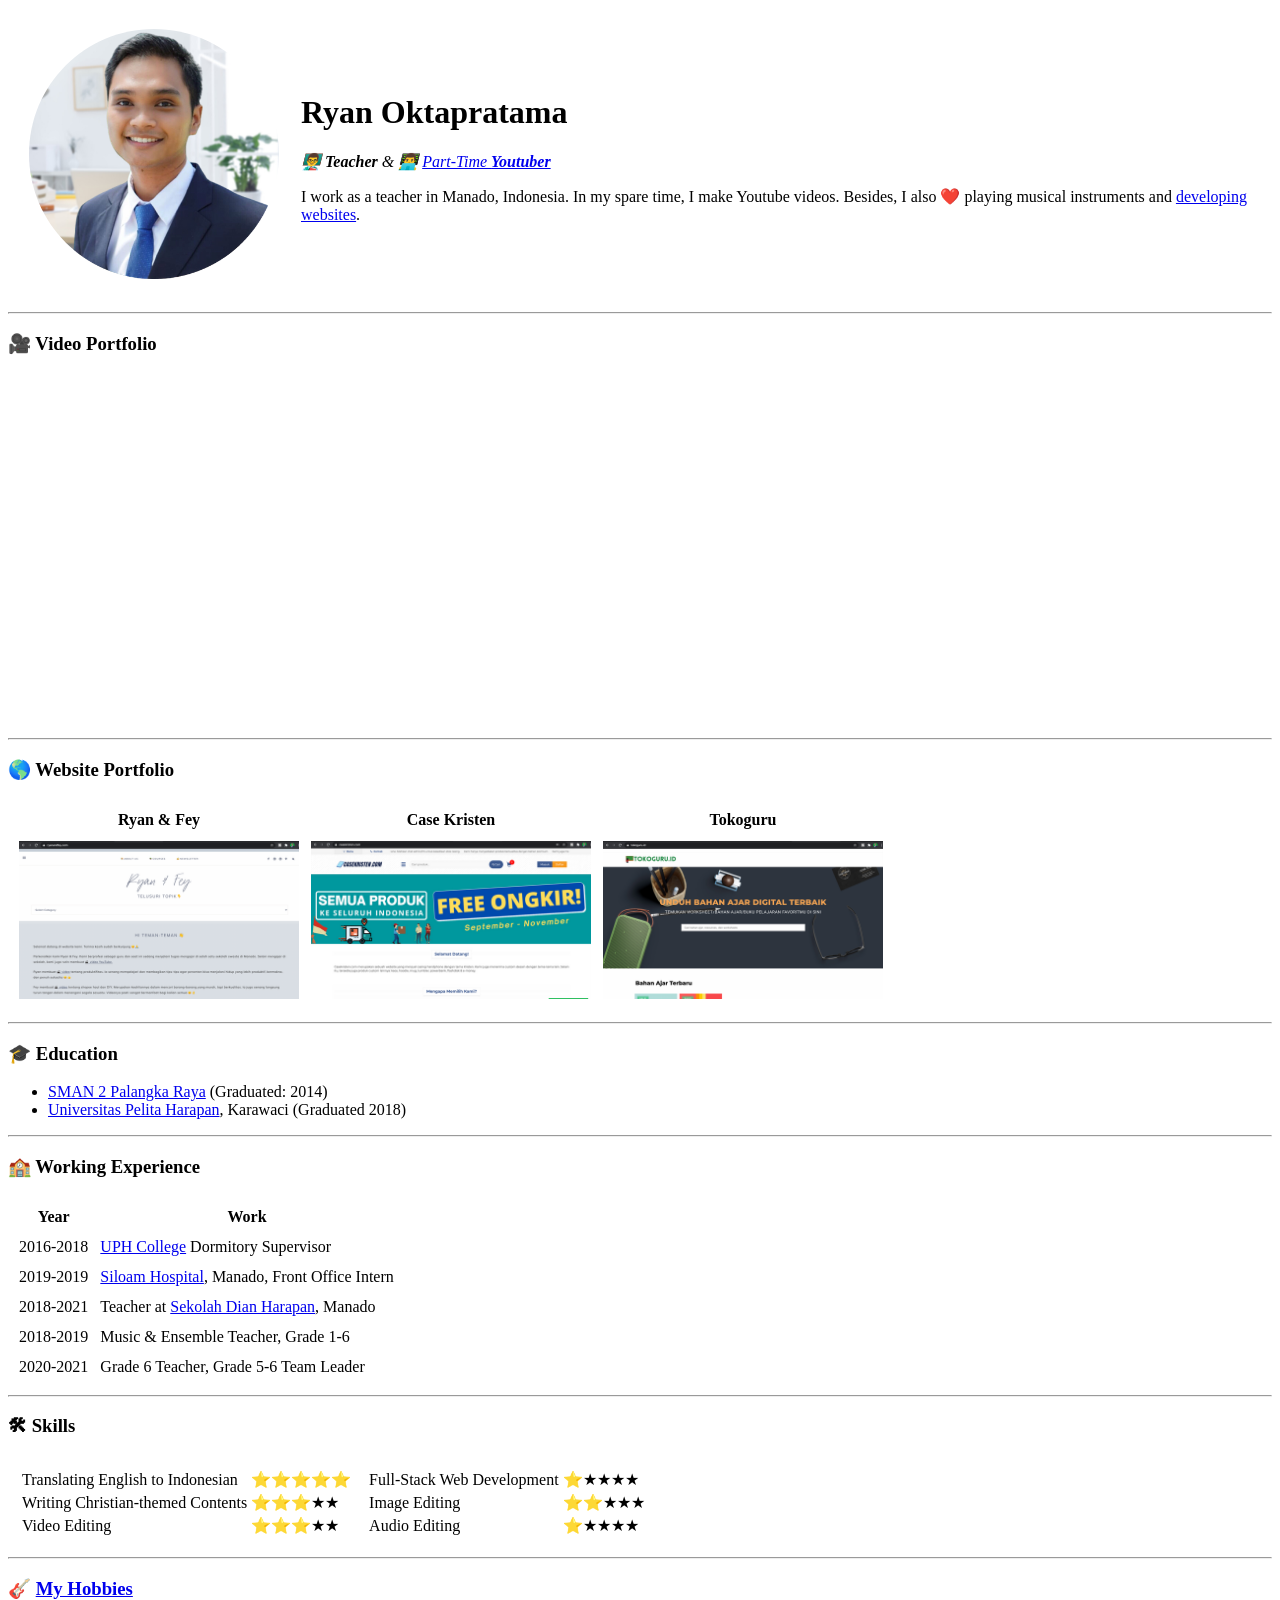
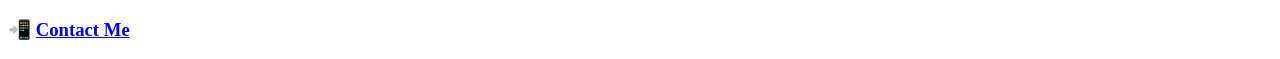
==== index.html @ 11c8a924 "Add initial cv website files" ====
<!DOCTYPE html>
<html>
  <head>
    <meta charset="utf-8">
    <title>Ryan's Personal Site</title>
  </head>
  <body>
    <table cellspacing="20">
      <tr>
        <td><img src="ryan profile picture.png" alt="ryan profile picture"></td>
        <td>
          <h1>Ryan Oktapratama</h1>
          <p><em>👨‍🏫 <strong>Teacher</strong> & 👨‍💻 <a href="https://youtube.com/c/RyanOktapratama">Part-Time <strong>Youtuber</strong></a></em></p>
          <p>I work as a teacher in Manado, Indonesia. In my spare time, I make Youtube videos. Besides, I also ❤️ playing musical instruments and <a href="https://ryanandfey.com">developing websites</a>.</p>
        </td>
      </tr>
    </table>
    <hr>
    <h3>🎥 Video Portfolio</h3>
    <table cellspacing="10">
      <tr>
        <td><iframe width="280" height="157.5" src="https://www.youtube.com/embed/8GVcRUWZFoc" frameborder="0" allow="accelerometer; autoplay; clipboard-write; encrypted-media; gyroscope; picture-in-picture" allowfullscreen></iframe></td>
        <td><iframe width="280" height="157.5" src="https://www.youtube.com/embed/Ch30DPPHEhE" frameborder="0" allow="accelerometer; autoplay; clipboard-write; encrypted-media; gyroscope; picture-in-picture" allowfullscreen></iframe></td>
        <td><iframe width="280" height="157.5" src="https://www.youtube.com/embed/qL4bfrRTmmg" frameborder="0" allow="accelerometer; autoplay; clipboard-write; encrypted-media; gyroscope; picture-in-picture" allowfullscreen></iframe></td>
      </tr>
      <tr>
        <td><iframe width="280" height="157.5" src="https://www.youtube.com/embed/epspPcLzW6I" frameborder="0" allow="accelerometer; autoplay; clipboard-write; encrypted-media; gyroscope; picture-in-picture" allowfullscreen></iframe></td>
        <td><iframe width="280" height="157.5" src="https://www.youtube.com/embed/btU8R-MJJLw" frameborder="0" allow="accelerometer; autoplay; clipboard-write; encrypted-media; gyroscope; picture-in-picture" allowfullscreen></iframe></td>
        <td><iframe width="280" height="157.5" src="https://www.youtube.com/embed/8SvvbB5vNWY" frameborder="0" allow="accelerometer; autoplay; clipboard-write; encrypted-media; gyroscope; picture-in-picture" allowfullscreen></iframe></td>
      </tr>
    </table>
    <hr>
    <h3>🌎 Website Portfolio</h3>
    <table cellspacing="10">
      <th>Ryan & Fey</th>
      <th>Case Kristen</th>
      <th>Tokoguru</th>
      <tr>
        <td><a href="https://ryanandfey.com"><img src="ryan & fey.png"></a></td>
        <td><a href="https://casekristen.com"><img src="case kristen.png"></a></td>
        <td><a href="https://tokoguru.id"><img src="tokoguru.png"></a></td>
      </tr>
    </table>
    <hr>
    <h3>🎓 Education</h3>
    <ul>
      <li><a href="https://id.wikipedia.org/wiki/SMA_Negeri_2_Palangka_Raya">SMAN 2 Palangka Raya</a> (Graduated: 2014)</li>
      <li><a href="https://uph.edu">Universitas Pelita Harapan</a>, Karawaci (Graduated 2018)</li>
    </ul>
    <hr>
    <h3>🏫 Working Experience</h3>
    <table cellspacing="10">
    <tr>
      <th>Year</th>
      <th>Work</th>
    </tr>
    <tr>
      <td>2016-2018</td>
      <td><a href="https://uphcollege.com/">UPH College</a> Dormitory Supervisor</td>
    </tr>
    <tr>
      <td>2019-2019</td>
      <td><a href="https://siloamhospital.com/">Siloam Hospital</a>, Manado, Front Office Intern</td>
    </tr>
    <tr>
      <td>2018-2021</td>
      <td>Teacher at <a href="https://sdh.sch.id/campuses/">Sekolah Dian Harapan</a>, Manado</td>
    </tr>
    <tr>
      <td>2018-2019</td>
      <td>Music & Ensemble Teacher, Grade 1-6</td>
    </tr>
    <tr>
      <td>2020-2021</td>
      <td>Grade 6 Teacher, Grade 5-6 Team Leader</td>
    </tr>
    </table>
    <hr>
    <h3>🛠 Skills</h3>
    <table cellspacing="10">
      <tr>
        <td>
          <table>
          <tr>
            <td>Translating English to Indonesian</td>
            <td>⭐️⭐️⭐️⭐️⭐️</td>
          </tr>
          <tr>
            <td>Writing Christian-themed Contents</td>
            <td>⭐️⭐️⭐️★★</td>
          </tr>
          <tr>
            <td>Video Editing</td>
            <td>⭐️⭐️⭐️★★</td>
          </tr>
          </table>
        </td>
        <td>
          <table>
          <tr>
            <td>Full-Stack Web Development</td>
            <td>⭐️★★★★</td>
          </tr>
          <tr>
            <td>Image Editing</td>
            <td>⭐️⭐️★★★</td>
          </tr>
          <tr>
            <td>Audio Editing</td>
            <td>⭐️★★★★</td>
          </tr>
          </table>
        </td>
      </tr>
    </table>
    <hr>
    <h3>🎸 <a href="my-hobbies.html">My Hobbies</a></h3>
    <h3>📲 <a href="contact-me.html">Contact Me</a></h3>
</body>
</html>
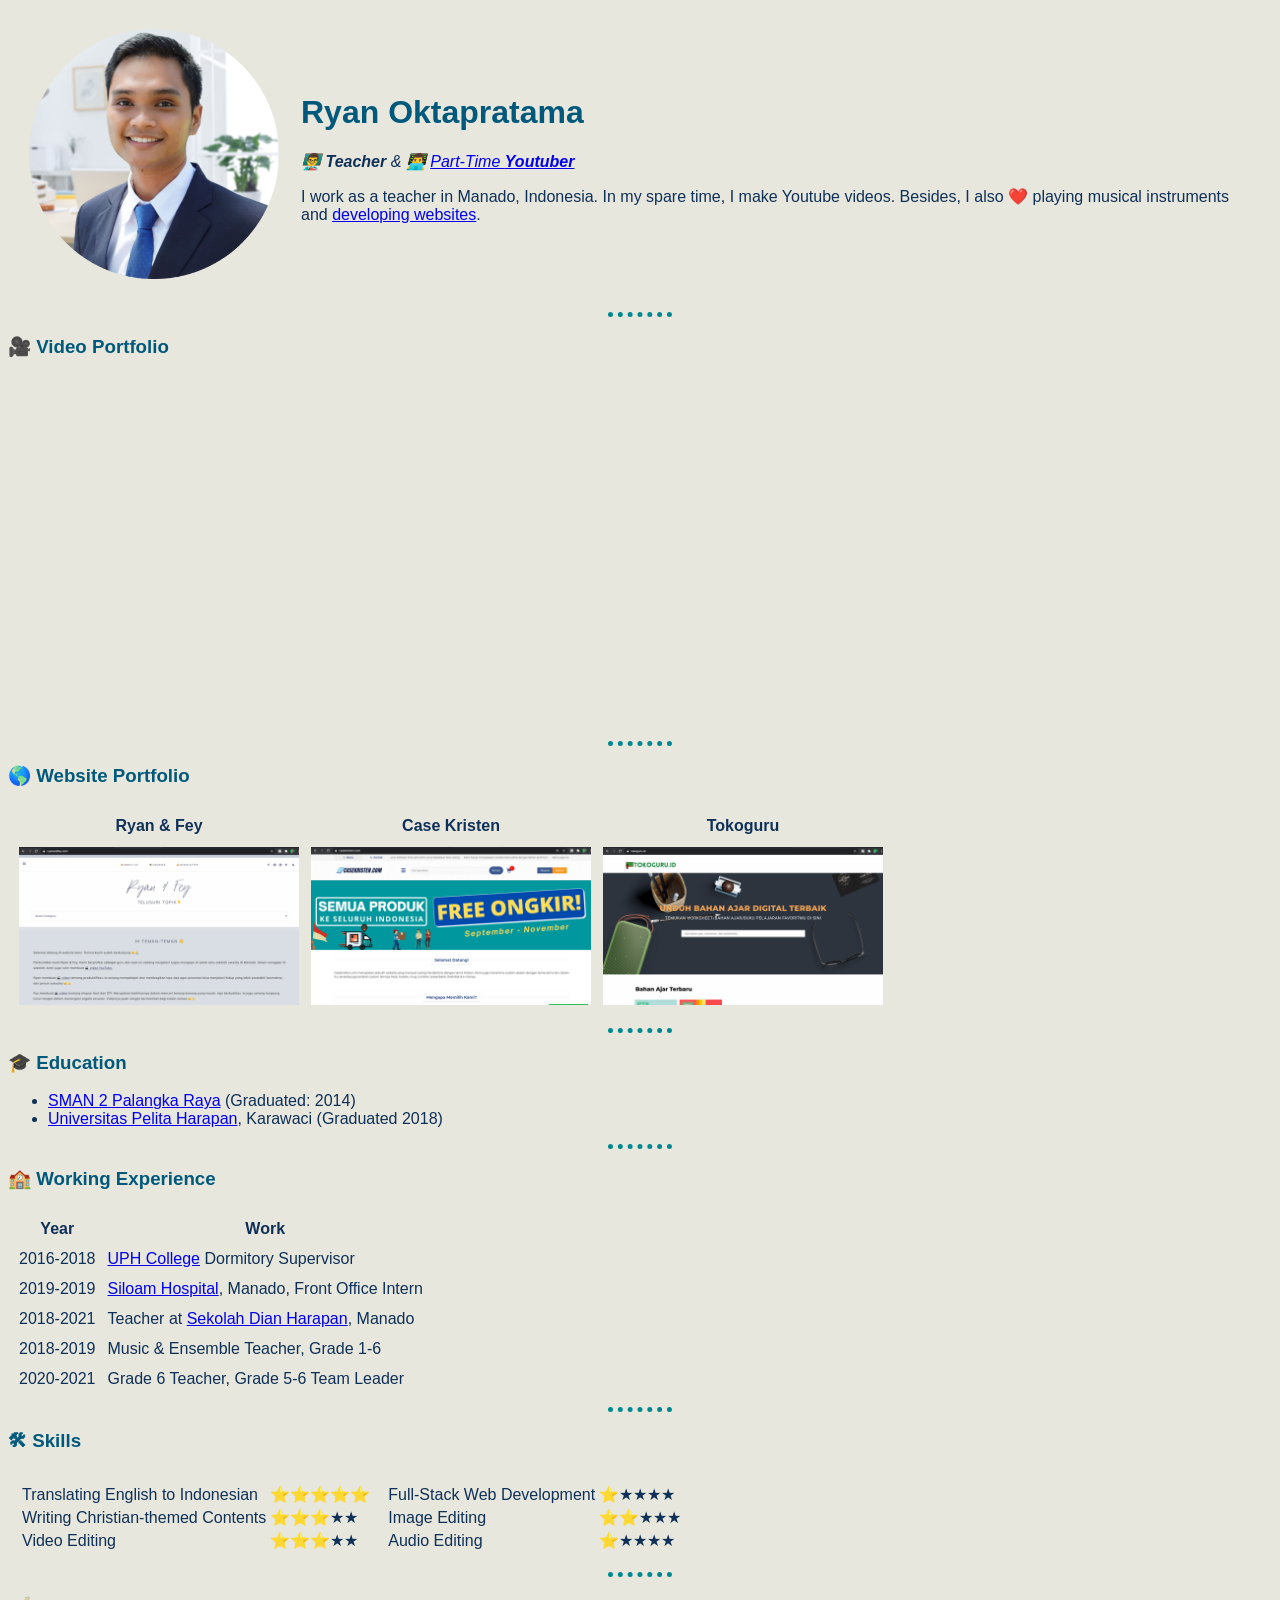
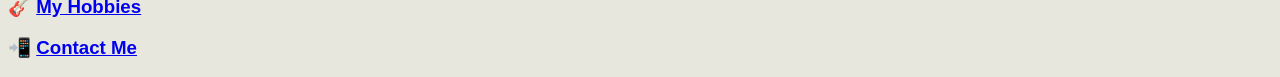
==== commit 3bf69b12: "Add files via upload Add updated website cv files" ====
--- a/index.html
+++ b/index.html
@@ -3,11 +3,13 @@
   <head>
     <meta charset="utf-8">
     <title>Ryan's Personal Site</title>
+    <link rel="stylesheet" href="css/styles.css">
   </head>
+
   <body>
     <table cellspacing="20">
       <tr>
-        <td><img src="ryan profile picture.png" alt="ryan profile picture"></td>
+        <td><img src="images/ryan profile picture.png" alt="ryan profile picture"></td>
         <td>
           <h1>Ryan Oktapratama</h1>
           <p><em>👨‍🏫 <strong>Teacher</strong> & 👨‍💻 <a href="https://youtube.com/c/RyanOktapratama">Part-Time <strong>Youtuber</strong></a></em></p>
@@ -36,9 +38,9 @@
       <th>Case Kristen</th>
       <th>Tokoguru</th>
       <tr>
-        <td><a href="https://ryanandfey.com"><img src="ryan & fey.png"></a></td>
-        <td><a href="https://casekristen.com"><img src="case kristen.png"></a></td>
-        <td><a href="https://tokoguru.id"><img src="tokoguru.png"></a></td>
+        <td><a href="https://ryanandfey.com"><img src="images/ryan & fey.png"></a></td>
+        <td><a href="https://casekristen.com"><img src="images/case kristen.png"></a></td>
+        <td><a href="https://tokoguru.id"><img src="images/tokoguru.png"></a></td>
       </tr>
     </table>
     <hr>
--- a/css/styles.css
+++ b/css/styles.css
@@ -0,0 +1,36 @@
+  body {
+    background-color: #e7e7de;
+  }
+
+  hr {
+    border-style: none;
+    border-top-style: dotted;
+    border-color: #008891;
+    border-width: 5px;
+    width: 5%;
+  }
+
+  h1 {
+    font-family: "Helvetica";
+    color: #00587a;
+  }
+
+  h3 {
+    font-family: "Helvetica";
+    color: #00587a;
+  }
+
+  p {
+    font-family: "Helvetica";
+    color: #0f3057;
+  }
+
+  table {
+    font-family: "Helvetica";
+    color: #0f3057;
+  }
+
+  ul{
+    font-family: "Helvetica";
+    color: #0f3057;
+  }
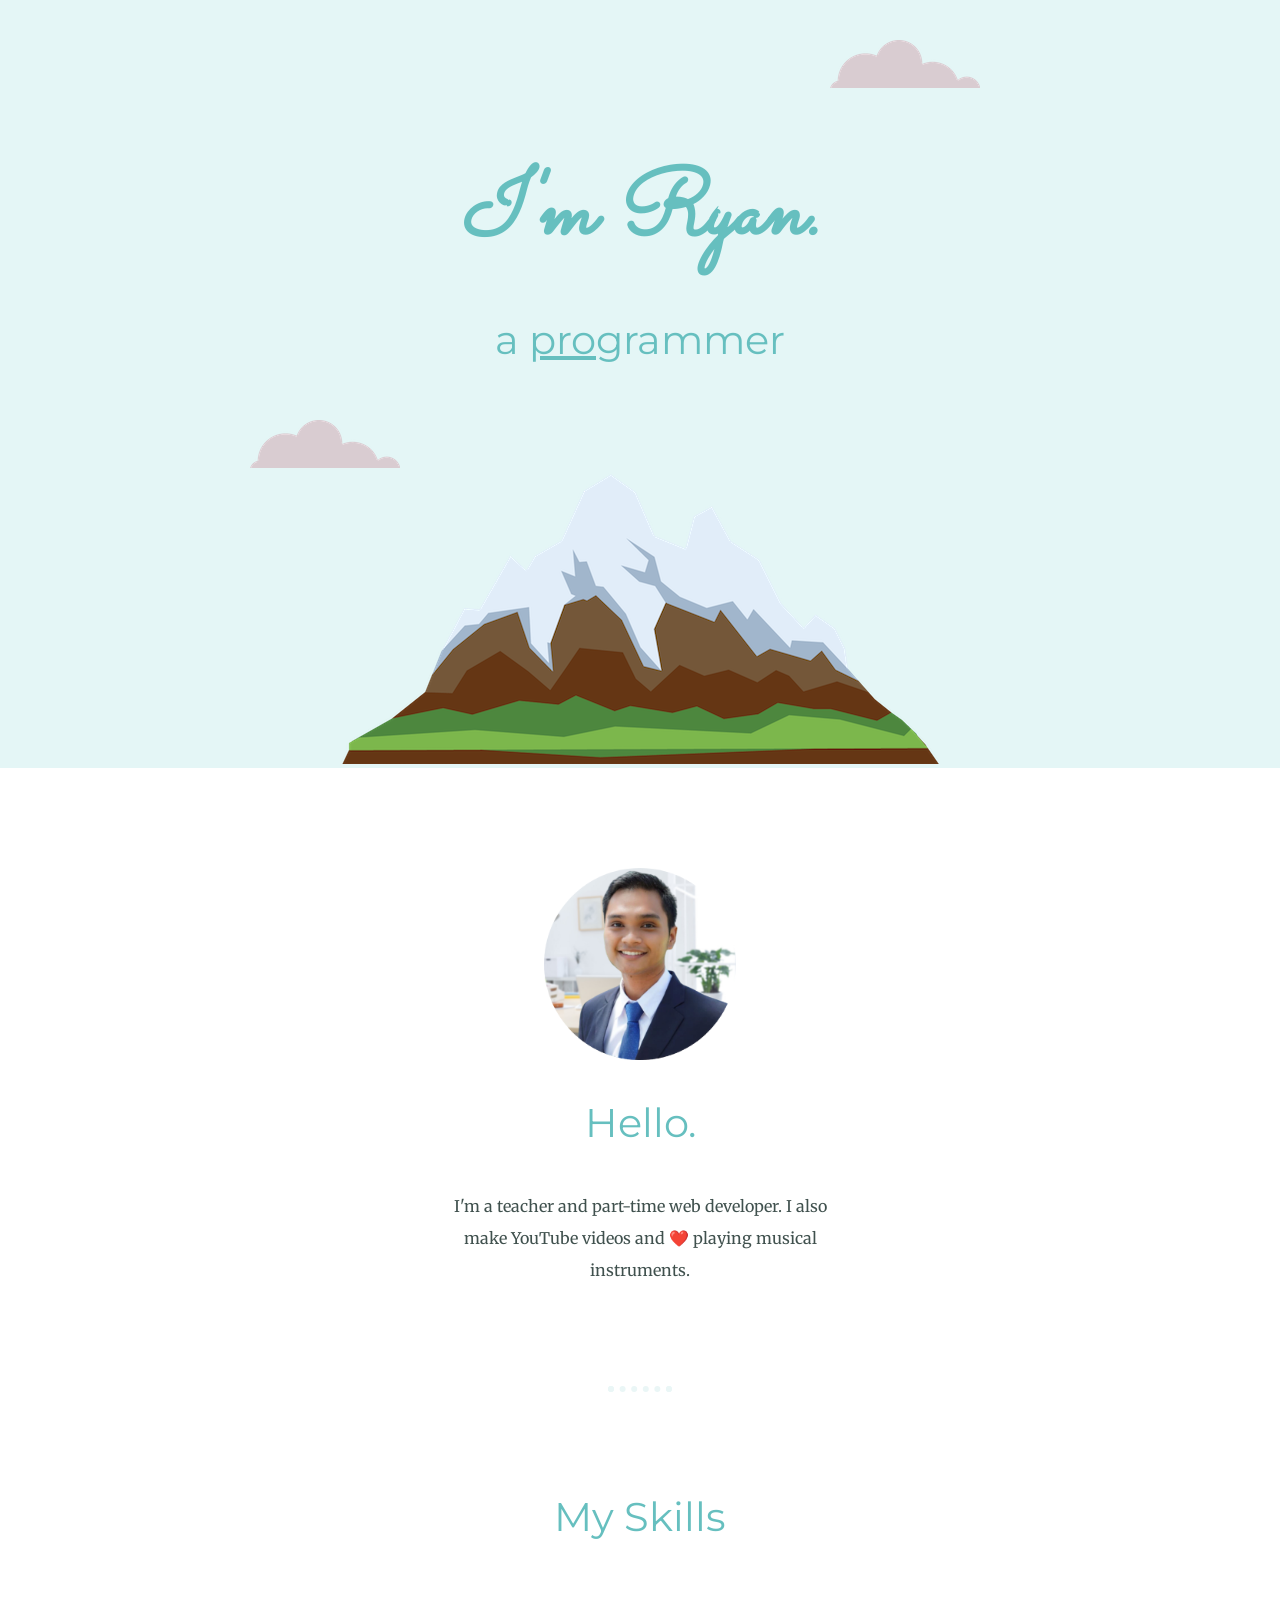
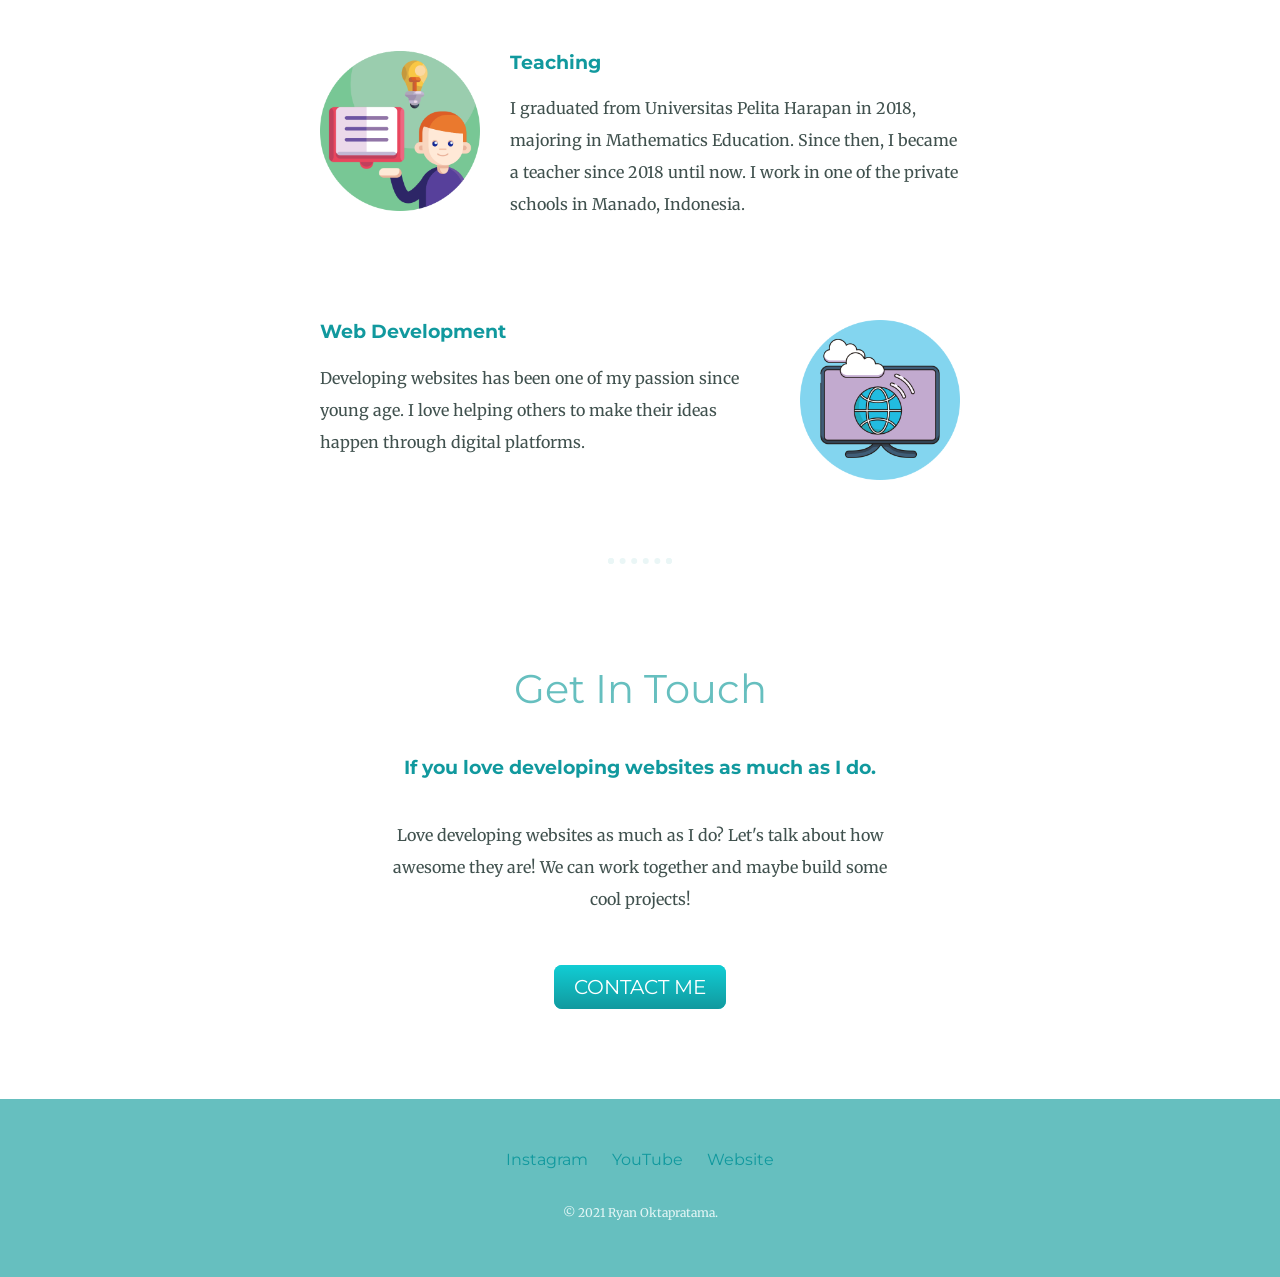
==== commit 68dd06e3: "Updated CSS files" ====
--- a/index.html
+++ b/index.html
@@ -2,121 +2,57 @@
 <html>
   <head>
     <meta charset="utf-8">
-    <title>Ryan's Personal Site</title>
+    <title>Ryan Oktapratama</title>
     <link rel="stylesheet" href="css/styles.css">
+    <link rel="icon" href="images/vlogger.png">
+    <link href="https://fonts.googleapis.com/css2?family=Merriweather&family=Montserrat&family=Sacramento&display=swap" rel="stylesheet">
   </head>
+  <body>
+  <div class="top-container">
+    <img class="top-cloud" src="images/cloud.png" alt="cloud-img">
+    <div class="title-text">
+      <h1><em>I'm Ryan.</em></h1>
+      <h2>a <span class="pro">pro</span>grammer</h2>
+    </div>
+    <img class="bottom-cloud" src="images/cloud.png" alt="cloud-img">
+    <img src="images/mountain.png" alt="mountain-img">
+  </div>
+  <div class="middle-container">
+    <div class="profile">
+      <img class="ryan" src="images/ryan.png" alt="ryan">
+      <h2>Hello.</h2>
+      <p class="introduction">I'm a teacher and part-time web developer. I also make YouTube videos and ❤️ playing musical instruments.</p>
+    </div>
+    <hr>
+    <div class="skills">
+      <h2>My Skills</h2>
+      <div class="skill-row">
+        <img class="teaching" src="images/online teaching.png" alt="teaching">
+        <h3>Teaching</h3>
+        <p>I graduated from Universitas Pelita Harapan in 2018, majoring in Mathematics Education. Since then, I became a teacher since 2018 until now. I work in one of the private schools in Manado, Indonesia.</p>
+      </div>
+      <div class="skill-row">
+        <img class="web-development" src="images/web development.png" alt="web-development">
+        <h3>Web Development</h3>
+        <p>Developing websites has been one of my passion since young age. I love helping others to make their ideas happen through digital platforms.</p>
+      </div>
+    </div>
+    <hr>
+    <div class="contact-me">
+      <h2>Get In Touch</h2>
+      <h3>If you love developing websites as much as I do.</h3>
+      <p class="contact-message">Love developing websites as much as I do? Let's talk about how awesome they are! We can work together and maybe build some cool projects!</p>
+      <a class="btn" href="mailto:ryanroguespeed@gmail.com">CONTACT ME</a>
+    </div>
+  </div>
 
-  <body>
-    <table cellspacing="20">
-      <tr>
-        <td><img src="images/ryan profile picture.png" alt="ryan profile picture"></td>
-        <td>
-          <h1>Ryan Oktapratama</h1>
-          <p><em>👨‍🏫 <strong>Teacher</strong> & 👨‍💻 <a href="https://youtube.com/c/RyanOktapratama">Part-Time <strong>Youtuber</strong></a></em></p>
-          <p>I work as a teacher in Manado, Indonesia. In my spare time, I make Youtube videos. Besides, I also ❤️ playing musical instruments and <a href="https://ryanandfey.com">developing websites</a>.</p>
-        </td>
-      </tr>
-    </table>
-    <hr>
-    <h3>🎥 Video Portfolio</h3>
-    <table cellspacing="10">
-      <tr>
-        <td><iframe width="280" height="157.5" src="https://www.youtube.com/embed/8GVcRUWZFoc" frameborder="0" allow="accelerometer; autoplay; clipboard-write; encrypted-media; gyroscope; picture-in-picture" allowfullscreen></iframe></td>
-        <td><iframe width="280" height="157.5" src="https://www.youtube.com/embed/Ch30DPPHEhE" frameborder="0" allow="accelerometer; autoplay; clipboard-write; encrypted-media; gyroscope; picture-in-picture" allowfullscreen></iframe></td>
-        <td><iframe width="280" height="157.5" src="https://www.youtube.com/embed/qL4bfrRTmmg" frameborder="0" allow="accelerometer; autoplay; clipboard-write; encrypted-media; gyroscope; picture-in-picture" allowfullscreen></iframe></td>
-      </tr>
-      <tr>
-        <td><iframe width="280" height="157.5" src="https://www.youtube.com/embed/epspPcLzW6I" frameborder="0" allow="accelerometer; autoplay; clipboard-write; encrypted-media; gyroscope; picture-in-picture" allowfullscreen></iframe></td>
-        <td><iframe width="280" height="157.5" src="https://www.youtube.com/embed/btU8R-MJJLw" frameborder="0" allow="accelerometer; autoplay; clipboard-write; encrypted-media; gyroscope; picture-in-picture" allowfullscreen></iframe></td>
-        <td><iframe width="280" height="157.5" src="https://www.youtube.com/embed/8SvvbB5vNWY" frameborder="0" allow="accelerometer; autoplay; clipboard-write; encrypted-media; gyroscope; picture-in-picture" allowfullscreen></iframe></td>
-      </tr>
-    </table>
-    <hr>
-    <h3>🌎 Website Portfolio</h3>
-    <table cellspacing="10">
-      <th>Ryan & Fey</th>
-      <th>Case Kristen</th>
-      <th>Tokoguru</th>
-      <tr>
-        <td><a href="https://ryanandfey.com"><img src="images/ryan & fey.png"></a></td>
-        <td><a href="https://casekristen.com"><img src="images/case kristen.png"></a></td>
-        <td><a href="https://tokoguru.id"><img src="images/tokoguru.png"></a></td>
-      </tr>
-    </table>
-    <hr>
-    <h3>🎓 Education</h3>
-    <ul>
-      <li><a href="https://id.wikipedia.org/wiki/SMA_Negeri_2_Palangka_Raya">SMAN 2 Palangka Raya</a> (Graduated: 2014)</li>
-      <li><a href="https://uph.edu">Universitas Pelita Harapan</a>, Karawaci (Graduated 2018)</li>
-    </ul>
-    <hr>
-    <h3>🏫 Working Experience</h3>
-    <table cellspacing="10">
-    <tr>
-      <th>Year</th>
-      <th>Work</th>
-    </tr>
-    <tr>
-      <td>2016-2018</td>
-      <td><a href="https://uphcollege.com/">UPH College</a> Dormitory Supervisor</td>
-    </tr>
-    <tr>
-      <td>2019-2019</td>
-      <td><a href="https://siloamhospital.com/">Siloam Hospital</a>, Manado, Front Office Intern</td>
-    </tr>
-    <tr>
-      <td>2018-2021</td>
-      <td>Teacher at <a href="https://sdh.sch.id/campuses/">Sekolah Dian Harapan</a>, Manado</td>
-    </tr>
-    <tr>
-      <td>2018-2019</td>
-      <td>Music & Ensemble Teacher, Grade 1-6</td>
-    </tr>
-    <tr>
-      <td>2020-2021</td>
-      <td>Grade 6 Teacher, Grade 5-6 Team Leader</td>
-    </tr>
-    </table>
-    <hr>
-    <h3>🛠 Skills</h3>
-    <table cellspacing="10">
-      <tr>
-        <td>
-          <table>
-          <tr>
-            <td>Translating English to Indonesian</td>
-            <td>⭐️⭐️⭐️⭐️⭐️</td>
-          </tr>
-          <tr>
-            <td>Writing Christian-themed Contents</td>
-            <td>⭐️⭐️⭐️★★</td>
-          </tr>
-          <tr>
-            <td>Video Editing</td>
-            <td>⭐️⭐️⭐️★★</td>
-          </tr>
-          </table>
-        </td>
-        <td>
-          <table>
-          <tr>
-            <td>Full-Stack Web Development</td>
-            <td>⭐️★★★★</td>
-          </tr>
-          <tr>
-            <td>Image Editing</td>
-            <td>⭐️⭐️★★★</td>
-          </tr>
-          <tr>
-            <td>Audio Editing</td>
-            <td>⭐️★★★★</td>
-          </tr>
-          </table>
-        </td>
-      </tr>
-    </table>
-    <hr>
-    <h3>🎸 <a href="my-hobbies.html">My Hobbies</a></h3>
-    <h3>📲 <a href="contact-me.html">Contact Me</a></h3>
-</body>
+
+  <div class="bottom-container">
+    <a class="footer-link" href="https://www.instagram.com/ryan.oktapratama">Instagram</a>
+    <a class="footer-link" href="https://youtube.com/c/RyanOktapratama">YouTube</a>
+    <a class="footer-link" href="https://www.ryanandfey.com/">Website</a>
+    <p class="copyright-message">© 2021 Ryan Oktapratama.</p>
+  </div>
+
+  </body>
 </html>
--- a/css/styles.css
+++ b/css/styles.css
@@ -1,36 +1,150 @@
-  body {
-    background-color: #e7e7de;
-  }
+/***************TAG SELECTORS***************/
 
-  hr {
-    border-style: none;
-    border-top-style: dotted;
-    border-color: #008891;
-    border-width: 5px;
-    width: 5%;
-  }
+body {
+  color: #40514E;
+  margin: 0;
+  text-align: center;
+  font-family: 'Merriweather', serif;
+}
 
-  h1 {
-    font-family: "Helvetica";
-    color: #00587a;
-  }
+h1 {
+  margin: 50px auto 0 auto;
+  font-family: 'Sacramento', cursive;
+  font-size: 5.625rem;
+  color: #66BFBF;
+}
 
-  h3 {
-    font-family: "Helvetica";
-    color: #00587a;
-  }
+h2 {
+  font-family: 'Montserrat', sans-serif;
+  font-size: 2.5rem;
+  color: #66BFBF;
+  font-weight: normal;
+  padding-bottom: 10px;
+}
 
-  p {
-    font-family: "Helvetica";
-    color: #0f3057;
-  }
+h3 {
+  font-family: 'Montserrat', sans-serif;
+  color: #11999E;
+}
 
-  table {
-    font-family: "Helvetica";
-    color: #0f3057;
-  }
+a {
+  color: #11999E;
+  font-family: 'Montserrat', sans-serif;
+  margin: 10px;
+  text-decoration: none;
+}
 
-  ul{
-    font-family: "Helvetica";
-    color: #0f3057;
-  }
+a:hover {
+  color: #EAF6F6
+}
+
+p {
+  color: #40514E;
+  line-height: 2;
+}
+
+hr {
+  border: dotted #EAF6F6 6px;
+border-bottom: none;
+  width: 4%;
+  margin: 100px auto;
+}
+
+/***************CLASS SELECTORS***************/
+
+.top-container {
+  background-color: #e4f6f6;
+  position: relative;
+  padding-top: 100px;
+}
+
+.middle-container {
+  margin: 100px 0;
+}
+
+.bottom-container {
+  background-color: #66BFBF;
+  padding: 50px 0 20px;
+}
+
+.ryan {
+  width: 15%;
+  height: auto;
+}
+
+.pro {
+  text-decoration: underline;
+}
+
+.introduction {
+  width: 30%;
+  margin: auto;
+}
+
+.top-cloud {
+  position: absolute;
+  right: 300px;
+  top: 40px;
+}
+
+.bottom-cloud {
+  position: absolute;
+  left: 250px;
+  bottom: 300px;
+}
+
+.skill-row {
+  width: 50%;
+  margin: 100px auto 100px auto;
+  text-align: left;
+}
+
+.teaching {
+  width: 25%;
+  float: left;
+  margin-right: 30px;
+}
+
+.web-development {
+  width: 25%;
+  float: right;
+  margin-left: 30px;
+}
+
+.contact-message {
+  width: 40%;
+  margin: 40px auto 60px;
+}
+
+.btn {
+  background: #11CDD4;
+  background-image: -webkit-linear-gradient(top, #11CDD4, #11999E);
+  background-image: -moz-linear-gradient(top, #11CDD4, #11999E);
+  background-image: -ms-linear-gradient(top, #11CDD4, #11999E);
+  background-image: -o-linear-gradient(top, #11CDD4, #11999E);
+  background-image: linear-gradient(to bottom, #11CDD4, #11999E);
+  -webkit-border-radius: 8;
+  -moz-border-radius: 8;
+  border-radius: 8px;
+  font-family: 'Montserrat', sans-serif;
+  color: #ffffff;
+  font-size: 20px;
+  padding: 10px 20px 10px 20px;
+  text-decoration: none;
+}
+
+.btn:hover {
+  background: #30E3CB;
+  background-image: -webkit-linear-gradient(top, #30E3CB, #2BC4AD);
+  background-image: -moz-linear-gradient(top, #30E3CB, #2BC4AD);
+  background-image: -ms-linear-gradient(top, #30E3CB, #2BC4AD);
+  background-image: -o-linear-gradient(top, #30E3CB, #2BC4AD);
+  background-image: linear-gradient(to bottom, #30E3CB, #2BC4AD);
+  text-decoration: none;
+}
+
+.copyright-message {
+  color: #e4f6f6;
+  font-size: 0.75rem;
+  padding: 20px 0;
+}
